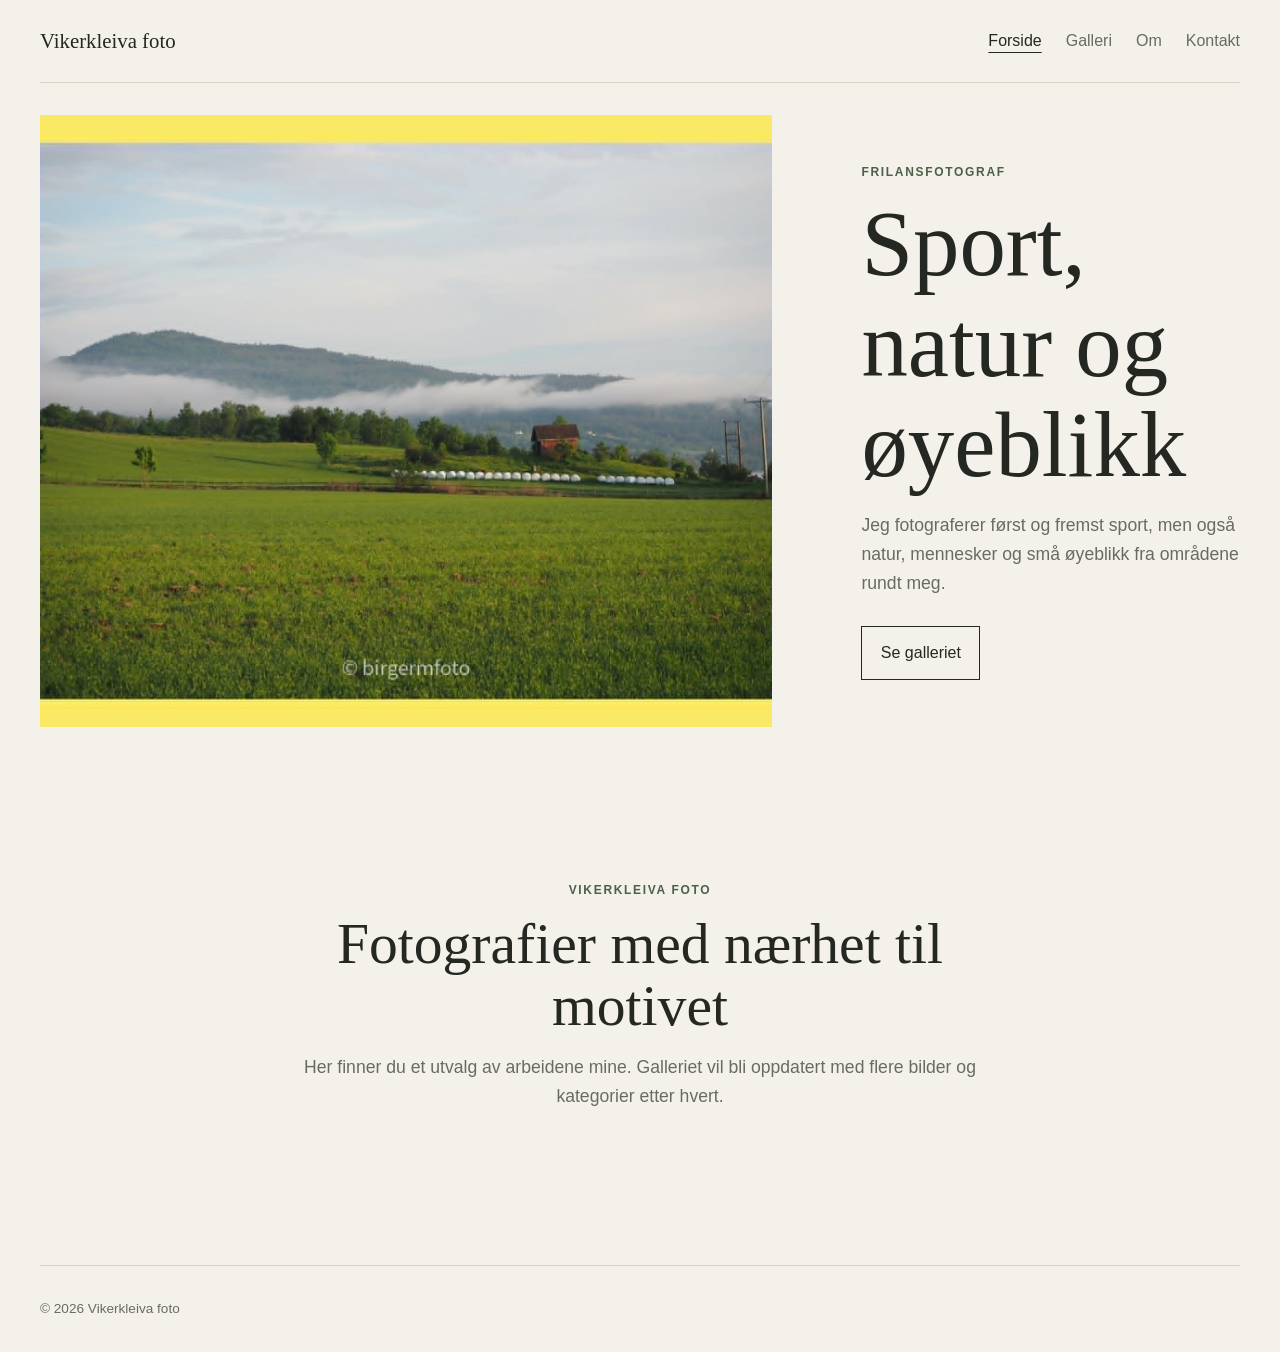
==== index.html @ 99d24816 "Lag første versjon av Vikerkleiva foto" ====
<!doctype html>
<html lang="no">
<head>
  <meta charset="utf-8">
  <meta name="viewport" content="width=device-width, initial-scale=1">
  <meta name="description" content="Frilansfotograf med hovedvekt på sport, natur og lokale øyeblikk.">
  <title>Vikerkleiva foto</title>
  <link rel="stylesheet" href="css/style.css">
  <script src="js/main.js" defer></script>
</head>
<body>
  <a class="skip-link" href="#innhold">Hopp til innhold</a>

  <header class="site-header">
    <a class="logo" href="index.html">Vikerkleiva foto</a>
    <nav aria-label="Hovedmeny">
      <ul class="nav-list">
        <li><a href="index.html" aria-current="page">Forside</a></li>
        <li><a href="galleri/">Galleri</a></li>
        <li><a href="om/">Om</a></li>
        <li><a href="kontakt/">Kontakt</a></li>
      </ul>
    </nav>
  </header>

  <main id="innhold">
    <section class="hero">
      <img
        class="hero-image"
        src="bilder/forside/landskap-viker.jpg"
        alt="Grønne jorder og et tåkelagt skogholt ved Viker"
        width="1760"
        height="1320"
      >
      <div class="hero-text">
        <p class="eyebrow">Frilansfotograf</p>
        <h1>Sport, natur og øyeblikk</h1>
        <p>
          Jeg fotograferer først og fremst sport, men også natur, mennesker og
          små øyeblikk fra områdene rundt meg.
        </p>
        <a class="button" href="galleri/">Se galleriet</a>
      </div>
    </section>

    <section class="intro">
      <p class="eyebrow">Vikerkleiva foto</p>
      <h2>Fotografier med nærhet til motivet</h2>
      <p>
        Her finner du et utvalg av arbeidene mine. Galleriet vil bli oppdatert
        med flere bilder og kategorier etter hvert.
      </p>
    </section>
  </main>

  <footer class="site-footer">
    <p>&copy; <span data-year>2026</span> Vikerkleiva foto</p>
  </footer>
</body>
</html>
---- css/style.css ----
:root {
  --background: #f4f1ea;
  --surface: #ebe6dc;
  --text: #242722;
  --muted: #686b64;
  --accent: #4b604b;
  --line: #d8d2c7;
  --content-width: 1200px;
}

* {
  box-sizing: border-box;
}

html {
  scroll-behavior: smooth;
}

body {
  margin: 0;
  background: var(--background);
  color: var(--text);
  font-family: Arial, Helvetica, sans-serif;
  font-size: 1rem;
  line-height: 1.65;
}

img {
  display: block;
  max-width: 100%;
}

a {
  color: inherit;
}

h1,
h2 {
  margin: 0 0 1rem;
  font-family: Georgia, "Times New Roman", serif;
  font-weight: 400;
  line-height: 1.08;
}

h1 {
  font-size: clamp(2.7rem, 8vw, 5.8rem);
}

h2 {
  font-size: clamp(2rem, 5vw, 3.6rem);
}

p {
  margin: 0 0 1.25rem;
}

.skip-link {
  position: absolute;
  left: 1rem;
  top: -5rem;
  z-index: 10;
  padding: 0.75rem 1rem;
  background: var(--text);
  color: var(--background);
}

.skip-link:focus {
  top: 1rem;
}

.site-header {
  width: min(calc(100% - 2rem), var(--content-width));
  margin: 0 auto;
  padding: 1.5rem 0;
  display: flex;
  align-items: center;
  justify-content: space-between;
  gap: 2rem;
  border-bottom: 1px solid var(--line);
}

.logo {
  font-family: Georgia, "Times New Roman", serif;
  font-size: 1.3rem;
  text-decoration: none;
  white-space: nowrap;
}

.nav-list {
  display: flex;
  flex-wrap: wrap;
  gap: 0.35rem 1.5rem;
  margin: 0;
  padding: 0;
  list-style: none;
}

.nav-list a {
  color: var(--muted);
  text-decoration: none;
}

.nav-list a:hover,
.nav-list a:focus-visible,
.nav-list a[aria-current="page"] {
  color: var(--text);
  text-decoration: underline;
  text-underline-offset: 0.35rem;
}

.hero {
  width: min(calc(100% - 2rem), var(--content-width));
  margin: 2rem auto 0;
  display: grid;
  grid-template-columns: minmax(0, 1.45fr) minmax(18rem, 0.75fr);
  align-items: center;
  gap: clamp(2rem, 7vw, 7rem);
}

.hero-image {
  width: 100%;
  height: min(68vh, 740px);
  min-height: min(68vh, 740px);
  object-fit: cover;
}

.hero-text {
  padding: 2rem 0;
}

.hero-text > p:not(.eyebrow) {
  max-width: 34rem;
  color: var(--muted);
  font-size: 1.1rem;
}

.eyebrow {
  margin-bottom: 0.75rem;
  color: var(--accent);
  font-size: 0.75rem;
  font-weight: 700;
  letter-spacing: 0.14em;
  text-transform: uppercase;
}

.button {
  display: inline-block;
  margin-top: 0.5rem;
  padding: 0.8rem 1.15rem;
  border: 1px solid var(--text);
  text-decoration: none;
}

.button:hover,
.button:focus-visible {
  background: var(--text);
  color: var(--background);
}

.intro {
  width: min(calc(100% - 2rem), 720px);
  margin: clamp(5rem, 12vw, 10rem) auto;
  text-align: center;
}

.intro > p:last-child {
  color: var(--muted);
  font-size: 1.1rem;
}

.page {
  width: min(calc(100% - 2rem), var(--content-width));
  min-height: 65vh;
  margin: 0 auto;
  padding: clamp(4rem, 8vw, 8rem) 0;
}

.page-header {
  max-width: 720px;
  margin-bottom: clamp(3rem, 7vw, 6rem);
}

.page-header > p:last-child {
  color: var(--muted);
  font-size: 1.1rem;
}

.gallery {
  display: grid;
  grid-template-columns: repeat(2, minmax(0, 1fr));
  gap: clamp(2rem, 5vw, 5rem) clamp(1rem, 3vw, 2rem);
  align-items: start;
}

.gallery-item {
  margin: 0;
}

.gallery-item img {
  width: 100%;
  height: auto;
  background: var(--surface);
}

.placeholder {
  display: grid;
  place-items: center;
  min-height: 360px;
  overflow: hidden;
  background:
    linear-gradient(145deg, rgb(255 255 255 / 20%), transparent),
    var(--surface);
  color: var(--muted);
}

.placeholder span {
  padding: 1rem;
  border: 1px solid var(--line);
  font-size: 0.8rem;
  letter-spacing: 0.08em;
  text-transform: uppercase;
}

.placeholder.portrait {
  aspect-ratio: 4 / 5;
  min-height: 0;
}

.placeholder.square {
  aspect-ratio: 1;
  min-height: 0;
}

.placeholder.landscape {
  aspect-ratio: 3 / 2;
  min-height: 0;
}

figcaption {
  padding-top: 0.75rem;
  color: var(--muted);
  font-size: 0.88rem;
}

.text-page {
  display: grid;
  grid-template-columns: minmax(260px, 0.75fr) minmax(0, 1fr);
  gap: clamp(2rem, 8vw, 8rem);
  align-items: center;
}

.profile-image {
  width: 100%;
  height: auto;
  background: var(--surface);
}

.text-page > div:last-child,
.contact-card {
  max-width: 620px;
}

.text-page p:not(.eyebrow),
.contact-card p:not(.eyebrow) {
  color: var(--muted);
  font-size: 1.1rem;
}

.contact-card {
  margin: 0 auto;
  text-align: center;
}

.contact-list {
  display: grid;
  gap: 1rem;
  margin-top: 2.5rem;
  padding: 0;
  list-style: none;
  text-align: left;
}

.contact-list li {
  padding: 1rem 0;
  border-top: 1px solid var(--line);
}

.contact-list span {
  display: block;
  color: var(--muted);
  font-size: 0.75rem;
  font-weight: 700;
  letter-spacing: 0.12em;
  text-transform: uppercase;
}

.contact-list a {
  overflow-wrap: anywhere;
  font-size: 1.1rem;
  text-underline-offset: 0.25rem;
}

.site-footer {
  width: min(calc(100% - 2rem), var(--content-width));
  margin: 0 auto;
  padding: 2rem 0;
  border-top: 1px solid var(--line);
  color: var(--muted);
  font-size: 0.85rem;
}

.site-footer p {
  margin: 0;
}

@media (max-width: 760px) {
  .site-header {
    align-items: flex-start;
    flex-direction: column;
    gap: 0.75rem;
  }

  .nav-list {
    gap: 0.35rem 1rem;
  }

  .hero {
    grid-template-columns: 1fr;
    gap: 1rem;
  }

  .hero-image {
    height: 55vh;
    min-height: 55vh;
  }

  .hero-text {
    padding-bottom: 1rem;
  }

  .gallery {
    grid-template-columns: 1fr;
  }

  .text-page {
    grid-template-columns: 1fr;
  }

  .profile-image {
    max-width: 520px;
  }
}

@media (prefers-reduced-motion: reduce) {
  html {
    scroll-behavior: auto;
  }
}
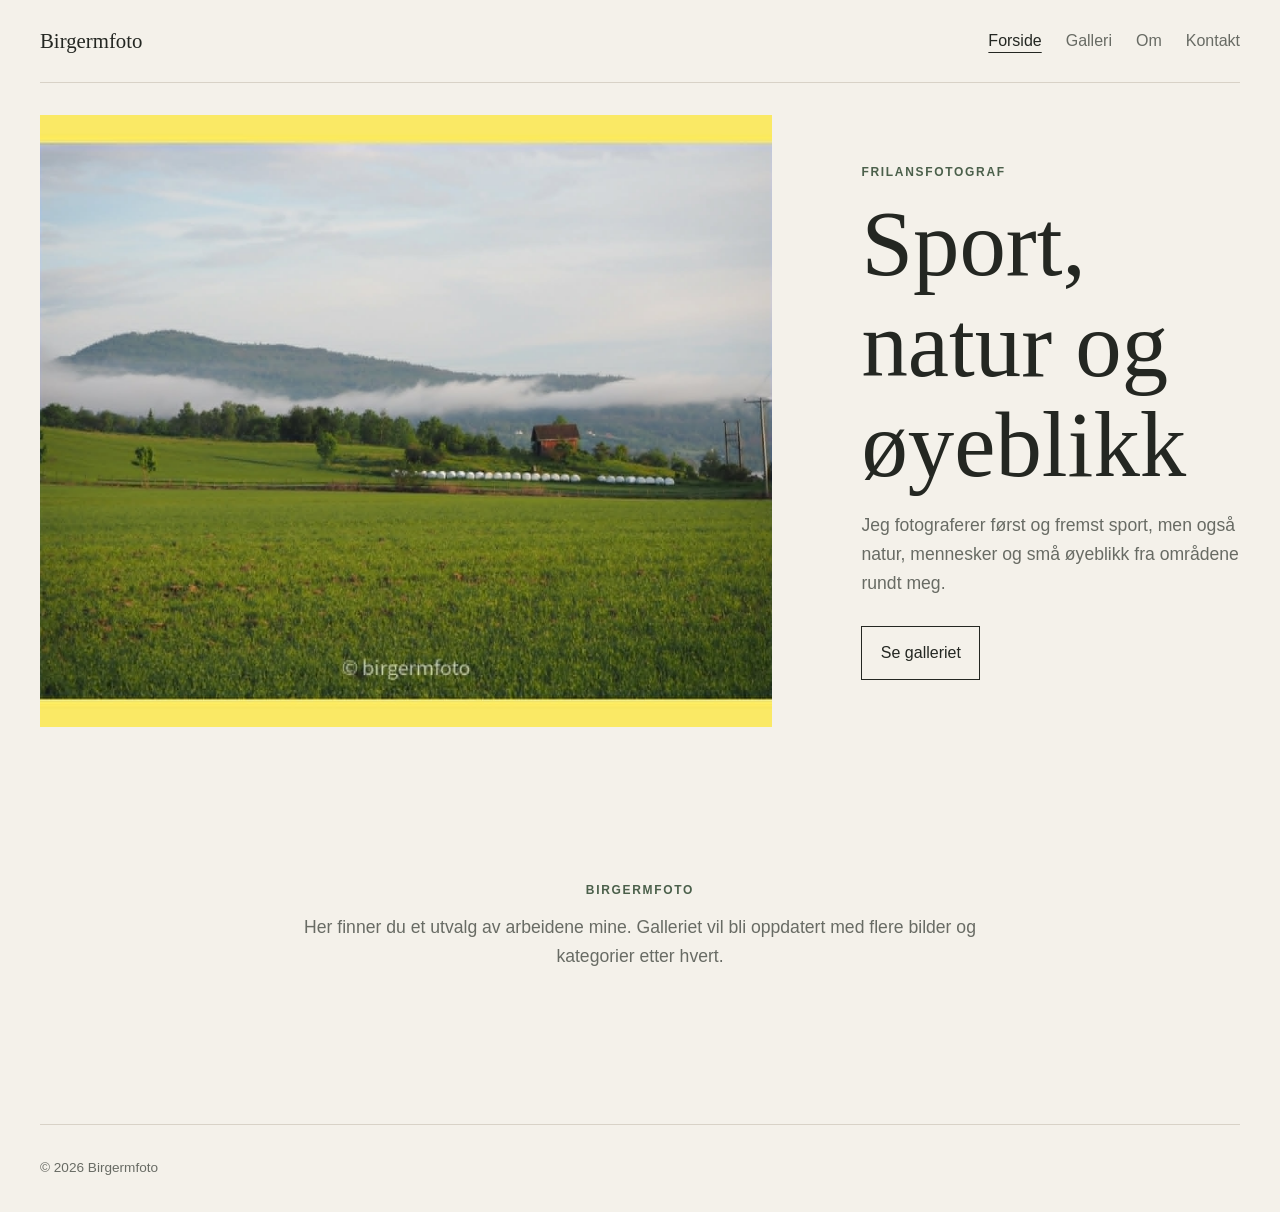
==== commit 9b5f1bd9: "Flyy nettsiden til repo-roten" ====
--- a/index.html
+++ b/index.html
@@ -4,7 +4,7 @@
   <meta charset="utf-8">
   <meta name="viewport" content="width=device-width, initial-scale=1">
   <meta name="description" content="Frilansfotograf med hovedvekt på sport, natur og lokale øyeblikk.">
-  <title>Vikerkleiva foto</title>
+  <title>Birgermfoto</title>
   <link rel="stylesheet" href="css/style.css">
   <script src="js/main.js" defer></script>
 </head>
@@ -12,7 +12,7 @@
   <a class="skip-link" href="#innhold">Hopp til innhold</a>
 
   <header class="site-header">
-    <a class="logo" href="index.html">Vikerkleiva foto</a>
+    <a class="logo" href="index.html">Birgermfoto</a>
     <nav aria-label="Hovedmeny">
       <ul class="nav-list">
         <li><a href="index.html" aria-current="page">Forside</a></li>
@@ -44,8 +44,7 @@
     </section>
 
     <section class="intro">
-      <p class="eyebrow">Vikerkleiva foto</p>
-      <h2>Fotografier med nærhet til motivet</h2>
+      <p class="eyebrow">Birgermfoto</p>
       <p>
         Her finner du et utvalg av arbeidene mine. Galleriet vil bli oppdatert
         med flere bilder og kategorier etter hvert.
@@ -54,7 +53,7 @@
   </main>
 
   <footer class="site-footer">
-    <p>&copy; <span data-year>2026</span> Vikerkleiva foto</p>
+    <p>&copy; <span data-year>2026</span> Birgermfoto</p>
   </footer>
 </body>
 </html>
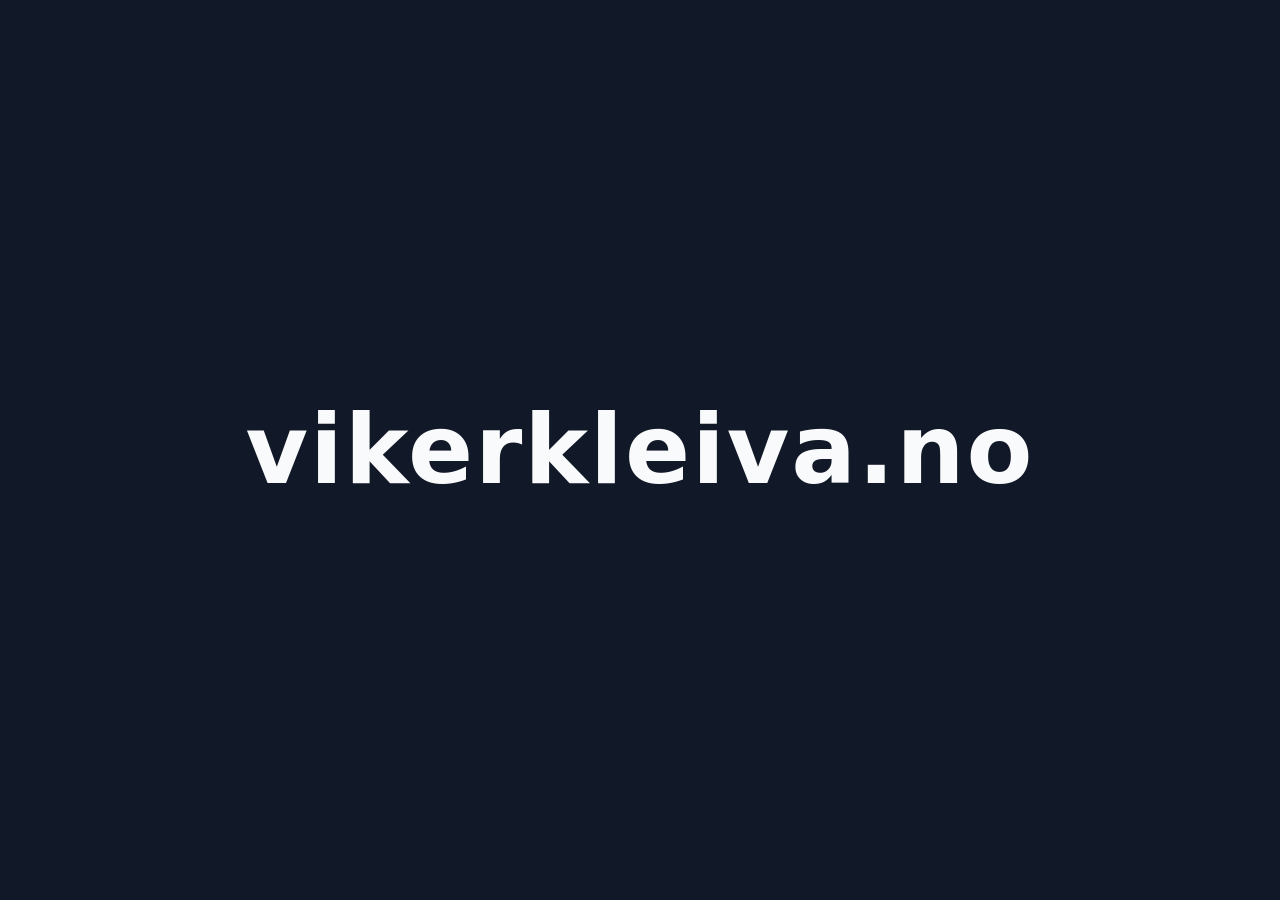
==== commit 163c07da: "Forenkle forsiden på vikerkleiva.no" ====
--- a/index.html
+++ b/index.html
@@ -3,57 +3,25 @@
 <head>
   <meta charset="utf-8">
   <meta name="viewport" content="width=device-width, initial-scale=1">
-  <meta name="description" content="Frilansfotograf med hovedvekt på sport, natur og lokale øyeblikk.">
-  <title>Birgermfoto</title>
-  <link rel="stylesheet" href="css/style.css">
-  <script src="js/main.js" defer></script>
+  <title>vikerkleiva.no</title>
+  <style>
+    html,body{height:100%;margin:0}
+    body{
+      display:grid;
+      place-items:center;
+      background:#111827;
+      color:#f9fafb;
+      font-family:system-ui,-apple-system,BlinkMacSystemFont,"Segoe UI",sans-serif
+    }
+    h1{
+      font-size:clamp(2.5rem,8vw,6rem);
+      font-weight:600;
+      letter-spacing:.02em;
+      margin:0
+    }
+  </style>
 </head>
 <body>
-  <a class="skip-link" href="#innhold">Hopp til innhold</a>
-
-  <header class="site-header">
-    <a class="logo" href="index.html">Birgermfoto</a>
-    <nav aria-label="Hovedmeny">
-      <ul class="nav-list">
-        <li><a href="index.html" aria-current="page">Forside</a></li>
-        <li><a href="galleri/">Galleri</a></li>
-        <li><a href="om/">Om</a></li>
-        <li><a href="kontakt/">Kontakt</a></li>
-      </ul>
-    </nav>
-  </header>
-
-  <main id="innhold">
-    <section class="hero">
-      <img
-        class="hero-image"
-        src="bilder/forside/landskap-viker.jpg"
-        alt="Grønne jorder og et tåkelagt skogholt ved Viker"
-        width="1760"
-        height="1320"
-      >
-      <div class="hero-text">
-        <p class="eyebrow">Frilansfotograf</p>
-        <h1>Sport, natur og øyeblikk</h1>
-        <p>
-          Jeg fotograferer først og fremst sport, men også natur, mennesker og
-          små øyeblikk fra områdene rundt meg.
-        </p>
-        <a class="button" href="galleri/">Se galleriet</a>
-      </div>
-    </section>
-
-    <section class="intro">
-      <p class="eyebrow">Birgermfoto</p>
-      <p>
-        Her finner du et utvalg av arbeidene mine. Galleriet vil bli oppdatert
-        med flere bilder og kategorier etter hvert.
-      </p>
-    </section>
-  </main>
-
-  <footer class="site-footer">
-    <p>&copy; <span data-year>2026</span> Birgermfoto</p>
-  </footer>
+  <h1>vikerkleiva.no</h1>
 </body>
 </html>
